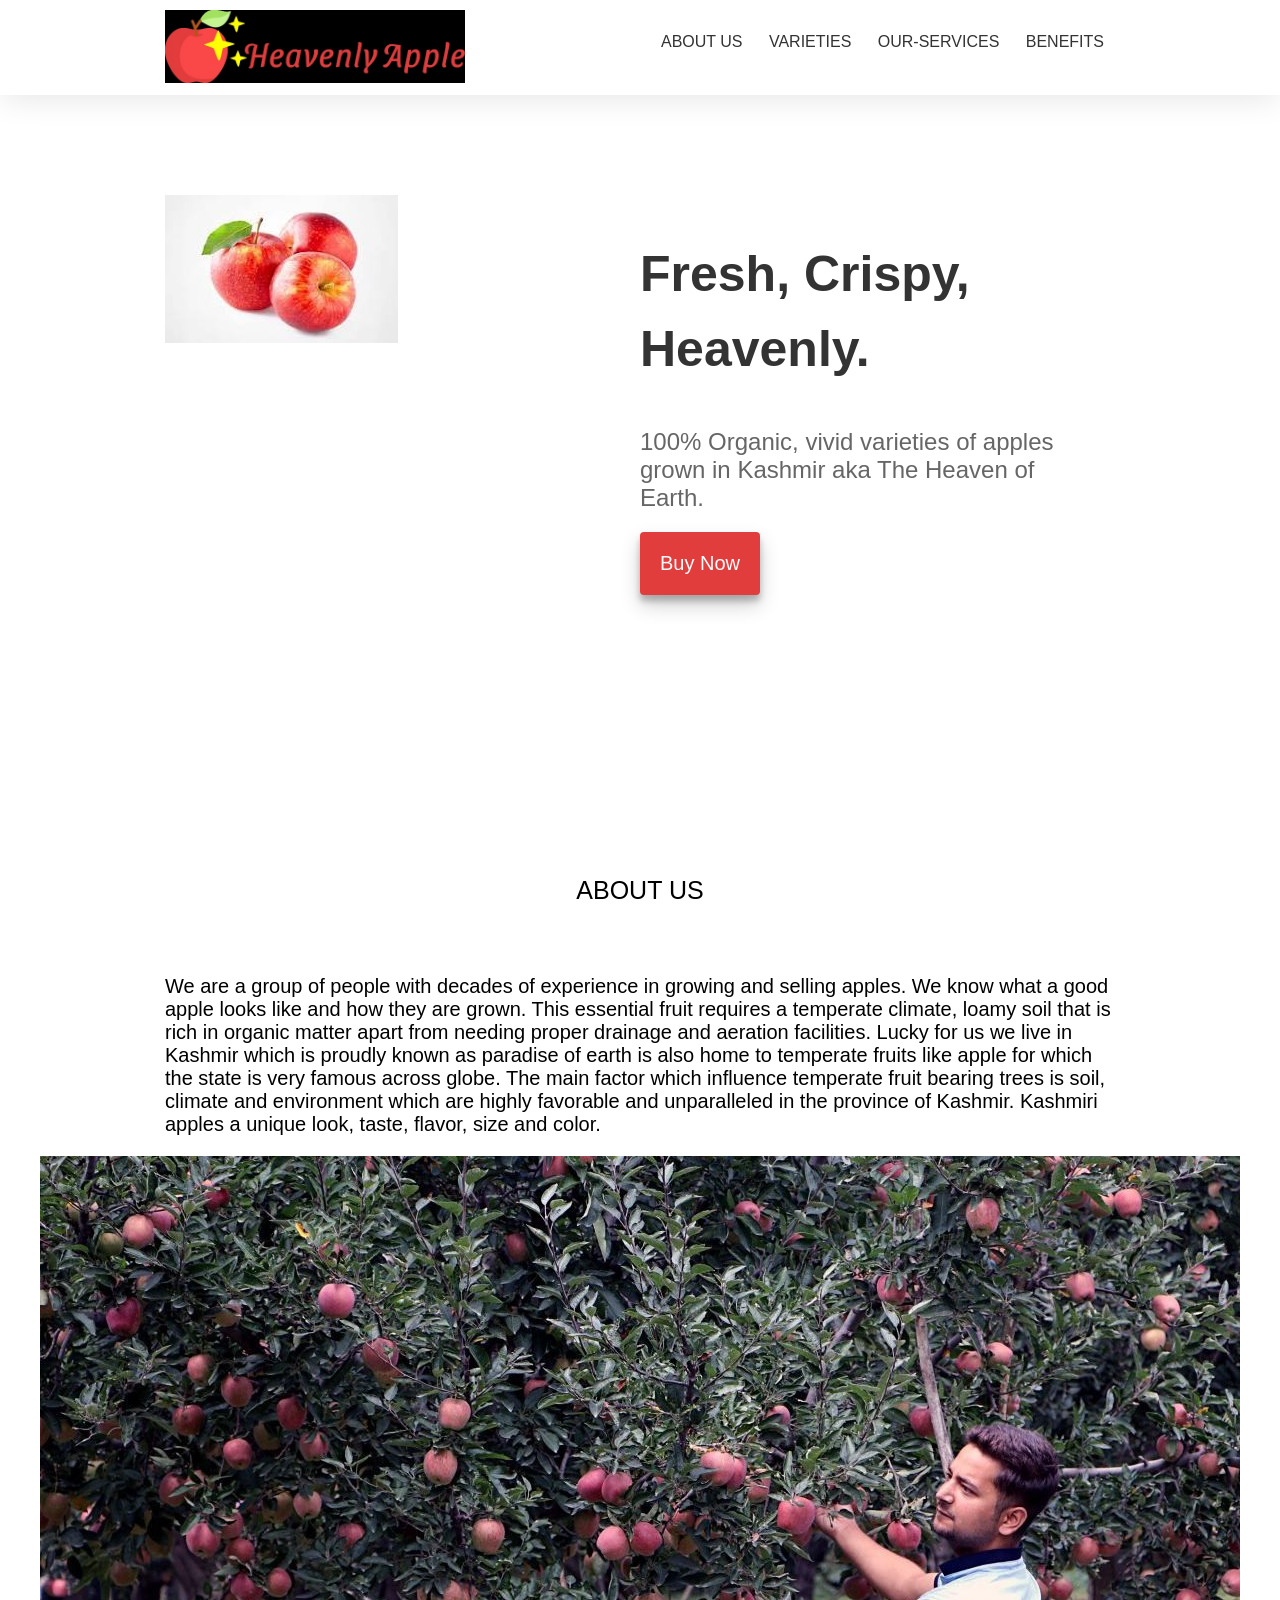
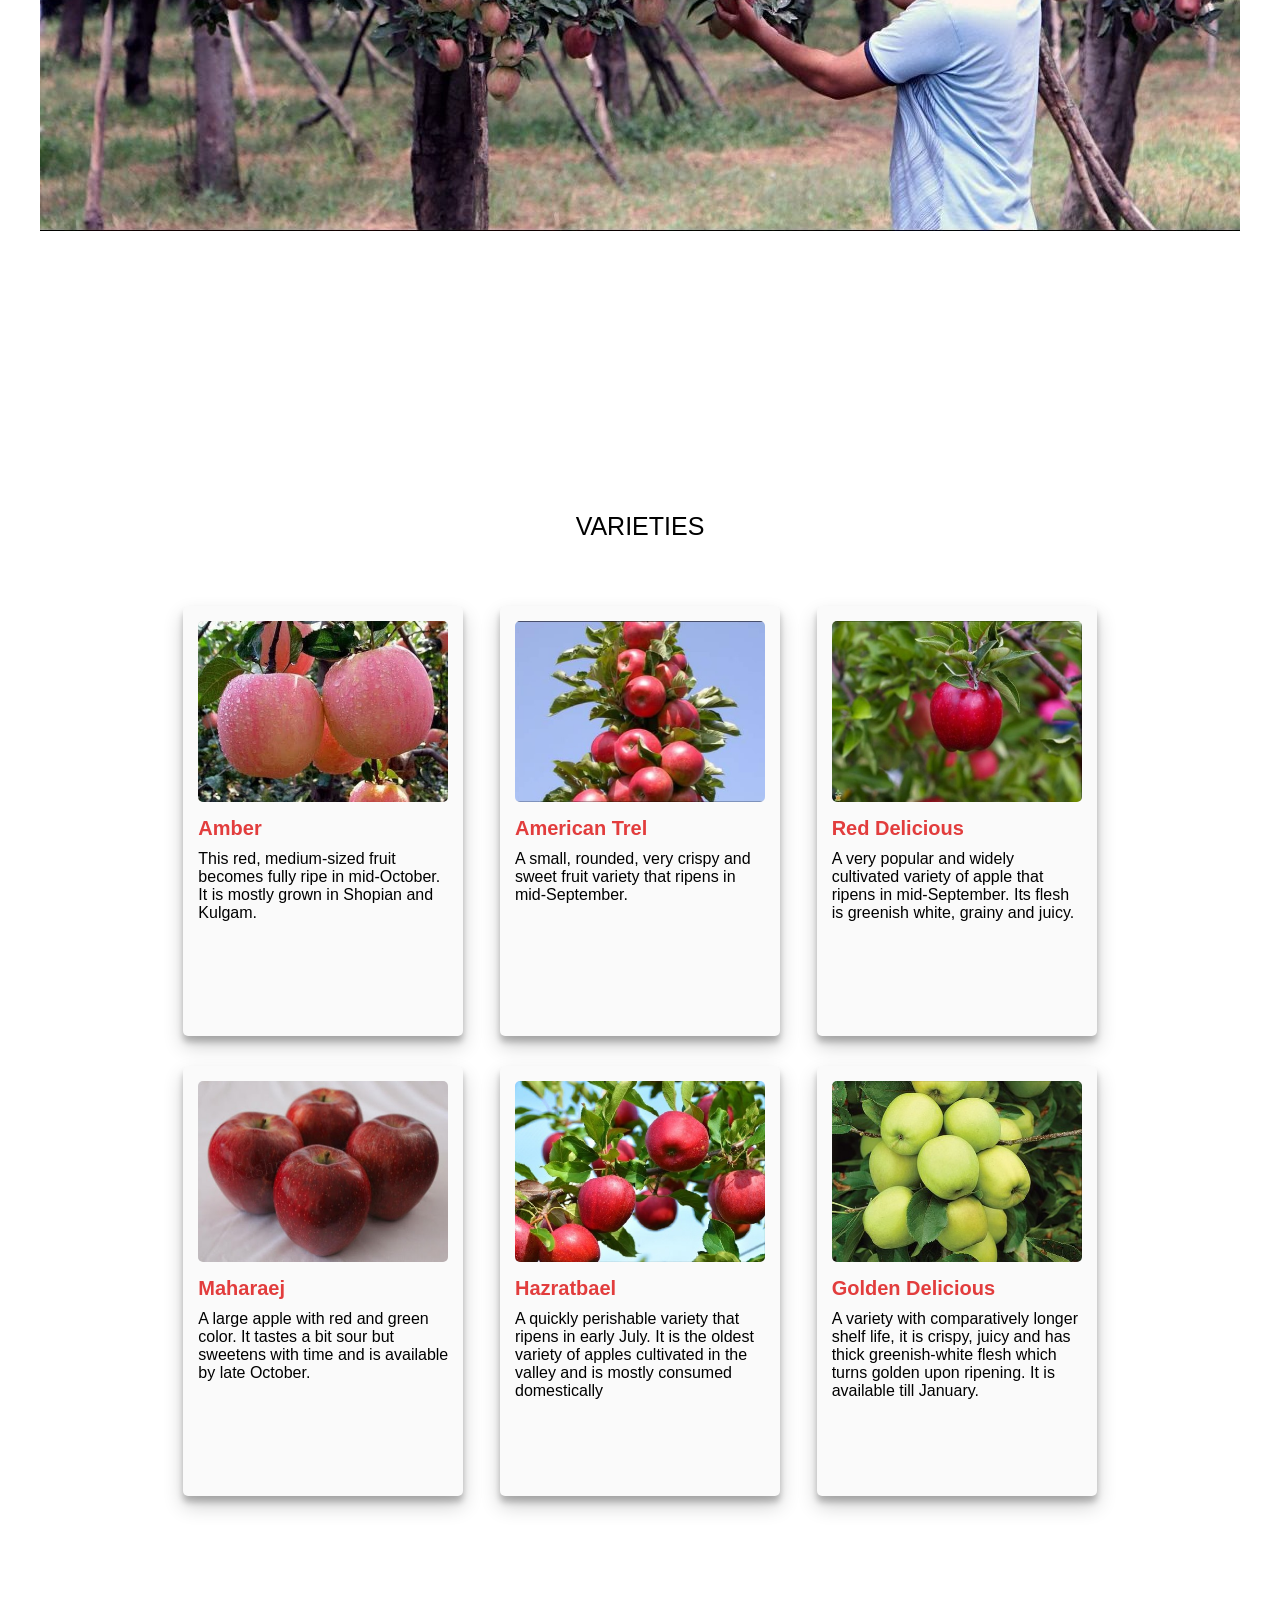
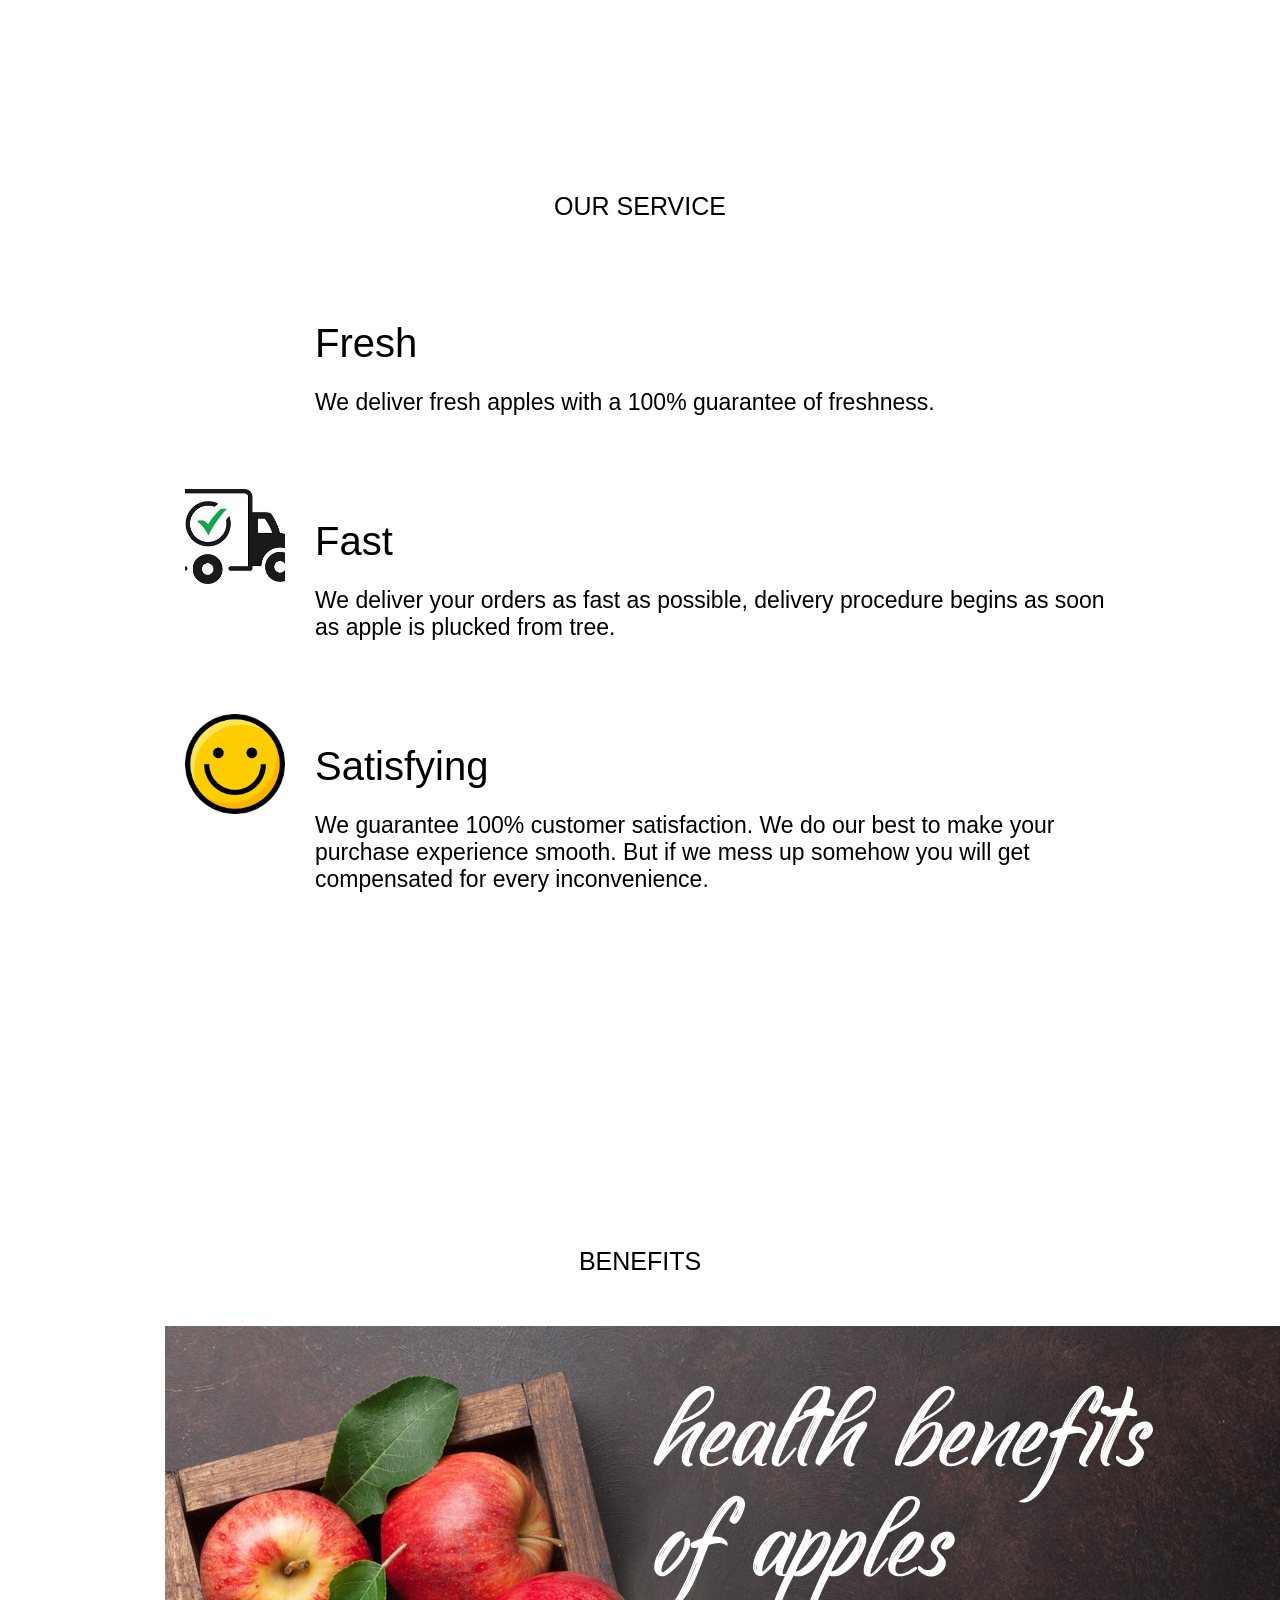
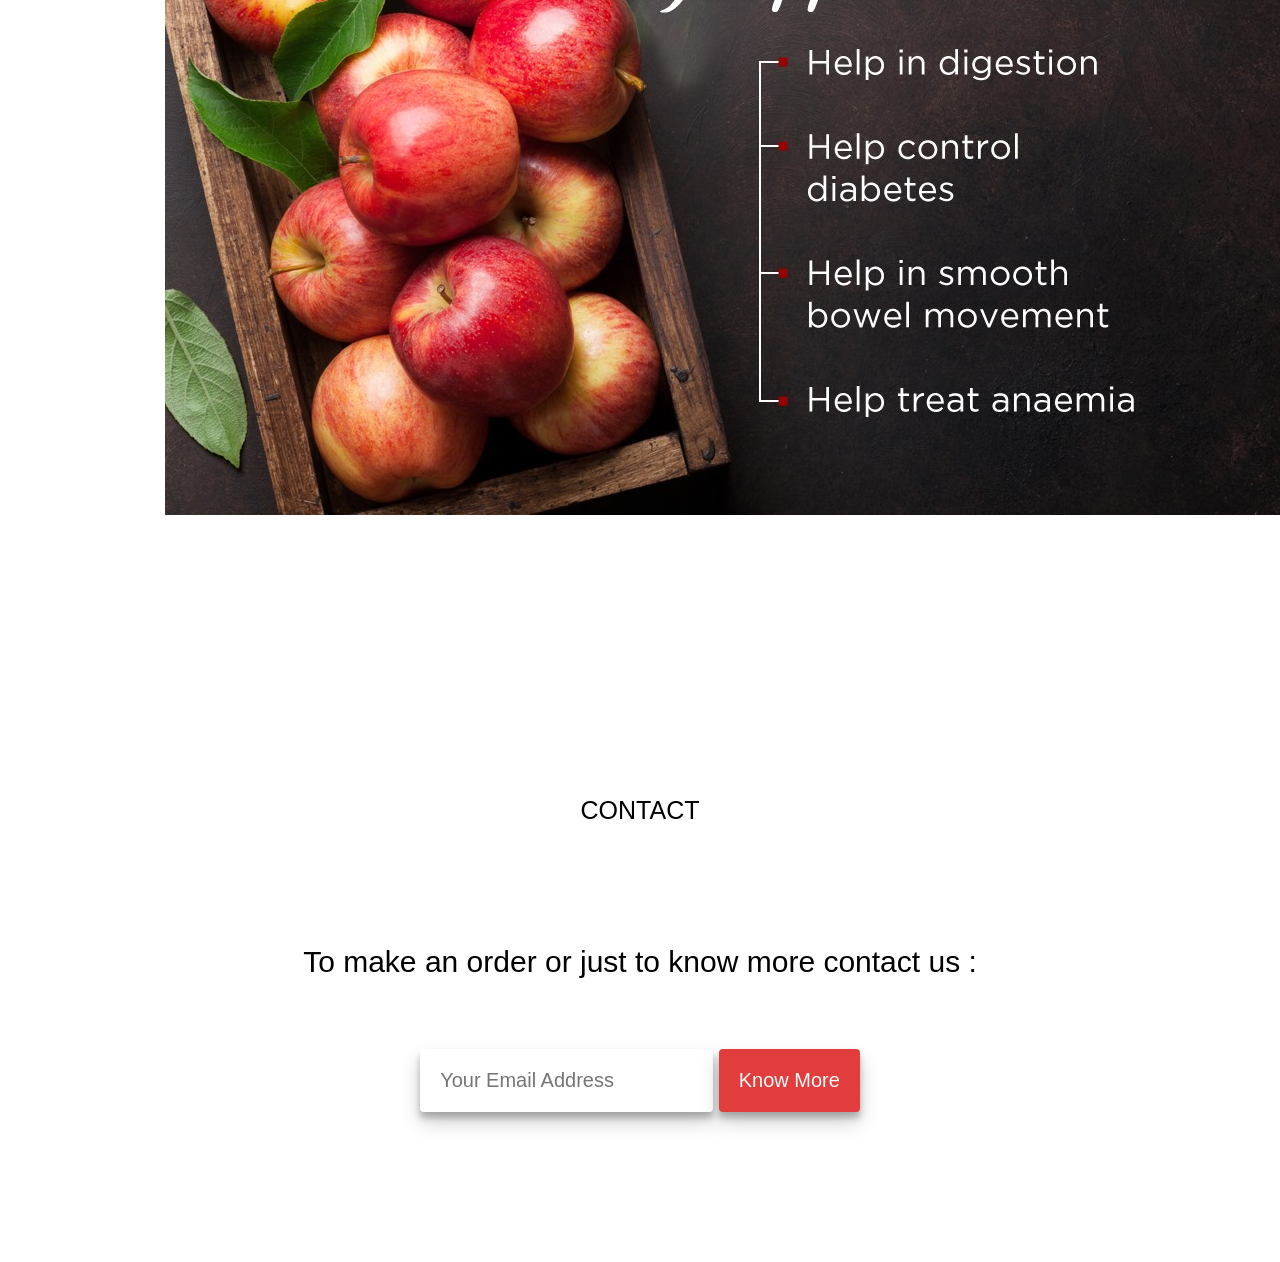
==== index.html @ 4af7faa2 "Rename vaishu.html to index.html" ====
<!DOCTYPE html>
<html lang="en">
<head>
    <meta charset="UTF-8">
    <meta name="viewport" content="width=device-width, initial-scale=1.0">
    <title>Fruit shop landing page </title>
    <style>
      :root{
  font-size:10px;
  font-family: "Open Sans", sans-serif;
  margin: 0;
  padding: 0;
  box-sizing: border-box;
  scroll-behavior: smooth;
}
body {
  margin: 0;
  padding: 0;
}
#header {
  height: max-content;
  font-family: "Montserrat", sans-serif;
  width: 100%;
  background-color: white;
  padding: 1rem 0;
  position: sticky;
  z-index: 99;
  top: 0;
  left: 0;
  box-shadow: 0 6px 31px -2px rgba(0, 0, 0, 0.1);
}
@media (max-width: 800px) {
  #header {
    text-align: center;
    height: auto;
  }
}
.header-content-div {
  max-width: 95rem;
  width: auto;
  margin: 0 auto;
}
@media (max-width: 991px) {
  .header-content-div {
    max-width: 75rem;
  }
}
@media (max-width: 800px) {
  #header-img {
    height: 4rem;
  }
}
nav {
  position: relative;
  top: 0.8rem;
  float: right;
  font-size: 1.6rem;
  font-weight: 500;
  padding: 1.5rem 0;
}
@media (max-width: 800px) {
  nav {
    position: static;
    float: none;
    font-size: 1.4rem;
    padding: 0.5rem 1rem;
  }
}
.nav-link {
  text-decoration: none;
  color: #333;
  margin: 0 0.5rem;
  padding: 0 0.6rem;
  transition: border-bottom 0.2s;
}
@media (max-width: 475px) {
  .nav-link {
    margin: 0 0.2rem;
    padding: 0 0.2rem;
    font-size: 1.2rem;
  }
}
.nav-link:hover {
  color: #e23d3d;
  border-bottom: 2px solid #e23d3d;
}
.nav-link:active {
  color: #f84848;
}
.flexible {
  display: flex;
  flex-flow: row wrap;
  justify-content: center;
  align-content: center;
  text-align: center;
}
.home-sec {
  font-family: "Montserrat", sans-serif;
  background-color: #ffffff;
  text-align: start;
  min-height: 60rem;
  height: auto;
  margin: 0 auto 5rem auto;
  justify-content: start;
  max-width: 95rem;
  color: #333;
}
@media (max-width: 800px) {
  .home-sec {
    flex-flow: column wrap;
    max-width: 100%;
  }
}
.eye-grabber {
  flex: 1;
  padding: 0 2rem;
}
@media (max-width: 800px) {
  .eye-grabber {
    max-width: max-content;
    padding-bottom: 8rem;
  }
}
.eye-grabber h1 {
  font-size: 5rem;
  line-height: 1.5;
  font-weight: 600;
}
.eye-grabber h2 {
  font-size: 2.4rem;
  font-weight: 500;
  color: #666;
}
.eye-grabber-img {
  flex: 1;
}
@media (max-width: 800px) {
  .eye-grabber-img {
    width: 100%;
  }
}
.eye-grabber-img img {
  max-width: 100%;
}
.btn {
  border: none;
  font-size: 2rem;
  border-radius: 0.4rem;
  padding: 2rem;
  background-color: #e23d3d;
  color: #fafafa;
  outline: 0;
  box-shadow: 0 10px 20px rgba(0, 0, 0, 0.19), 0 6px 6px rgba(0, 0, 0, 0.23);
  transition: all 0.2s;
}

.btn:hover {
  background-color: #f84848;
  cursor: pointer;
}
.btn:active {
  transform: scale(0.9);
}
.section-heading {
  font-size: 2.5rem;
  font-family: "Montserrat", sans-serif;
  font-weight: 500;
  line-height: 1.2;
  margin: 0;
  padding: 5rem 0 5rem 0;
  text-align: center;
}
.sec-content-div {
  font-size: 2rem;
  text-align: start;
  padding: 0 2rem 5rem 2rem;
  width: auto;
  justify-content: space-around;
  max-width: 95rem;
  margin: 0 auto;
}
.sec-padding {
  padding: 8rem 0 10rem 0;
}
#about {
  background-color: #fafafa;
}
#about1 {
  display: flex;
  justify-content: center;
}
#varieties {
  background-color: #e3e3e3;
}
.tile {
  background-color: #fafafa;
  height: 40rem;
  width: 25rem;
  box-shadow: 0 10px 20px rgba(0, 0, 0, 0.19), 0 6px 6px rgba(0, 0, 0, 0.23);
  border-radius: 0.5rem;
  transition: all 0.2s;
  padding: 1.5rem;
  margin: 1.5rem;
}
@media (max-width: 680px) {
  .tile {
    width: auto;
    max-width: 100%;
    min-width: 20rem;
    margin: 1.5rem auto;
    height: auto;
  }
}
.tile img {
  width: 100%;
  max-width: 48rem;
  border-radius: 0.5rem;
}
.tile h4 {
  font-size: 2rem;
  font-weight: 600;
  padding: 1rem 0;
  color: #e23d3d;
  margin: 0;
}
.tile p {
  font-size: 1.6rem;
  padding: 0;
  margin: 0;
}
.tile:hover {
  transform: scale(1.05);
  box-shadow: 0 20px 40px rgba(0, 0, 0, 0.19), 0 16px 16px rgba(0, 0, 0, 0.23);
}
#our-service {
  background-color: #ee6f57;
}
.bars {
  height: max-content;
  display: flex;
  flex-flow: row wrap;
  justify-content: space-between;
  align-content: flex-start;
  margin: 2rem;
  width: 100%;
}
@media (max-width: 990px) {
  .bars {
    flex-flow: column wrap;
  }
  .icon-container {
    margin: 0 2.5rem;
  }
}
.bars .icon-container {
  max-width: 10rem;
  flex: 1;
}
.icon-container img {
  max-height: 100%;
  max-width: 100%;
}
.bars .txt-container {
  flex: 2;
  padding: 3rem;
}
.txt-container h5 {
  font-size: 4rem;
  font-weight: 500;
  padding: 0;
  margin: 0;
  font-family: "Montserrat", sans-serif;
}
.txt-container p {
  font-size: 2.3rem;
}
#benefits {
  background-color:whitesmoke;
}
#ben img {
  display: flex;
  justify-content: center;
}
#contact {
  background-color: white;
  color:black;
}
#contact h6 {
  font-size: 3rem;
  font-weight: 500;
}
input[type="email"] {
  border: none;
  outline: 0;
  font-size: 2rem;
  border-radius: 0.4rem;
  box-shadow: 0 10px 20px rgba(0, 0, 0, 0.19), 0 6px 6px rgba(0, 0, 0, 0.23);
  padding: 2rem;
}
@media (max-width: 520px) {
  #contact h6 {
    font-size: 2rem;
  }
  #contact input[type="submit"],
  #contact input[type="email"] {
    margin: 1rem 1rem 0 1rem;
  }
}
</style>
</head>
<body>
    <header id="header">
        <div class="header-content-div">
            <a href="#home-sec">
                <img src="logo1.jpeg" width="300em" alt="company logo" id="header img"> </a>
                <nav id="nav bar">
                    <a href="#About" class="nav-link">ABOUT US</a>
                    <a href="#Varieties" class="nav-link">VARIETIES</a>
                    <a href="#our-services" class="nav-link">OUR-SERVICES</a>
                    <a href="#Benefits" class="nav-link">BENEFITS</a>
                </nav>
        </div>
    </header>
    <main>
        <section id="home-sec" class="flexible home-sec">
          <div class="eye-grabber-img">
            <img src="image2.jpeg" alt="Image of Apples">
          </div>
          <div class="eye-grabber">
            <h1>Fresh, Crispy, Heavenly.</h1>
            <h2>
              100% Organic, vivid varieties of apples grown in Kashmir aka The
              Heaven of Earth.
            </h2>
            <button class="btn" onclick="window.location.href = '#contact';">
              Buy Now
            </button>
          </div>
        </section>
        <section id="About" class="sec-padding">
          <h3 class="section-heading">ABOUT US</h3>
          <div id="about1" class="sec-content-div flexible">
            <p>
              We are a group of people with decades of experience in growing and
              selling apples. We know what a good apple looks like and how they
              are grown. This essential fruit requires a temperate climate, loamy
              soil that is rich in organic matter apart from needing proper
              drainage and aeration facilities. Lucky for us we live in Kashmir
              which is proudly known as paradise of earth is also home to
              temperate fruits like apple for which the state is very famous
              across globe. The main factor which influence temperate fruit
              bearing trees is soil, climate and environment which are highly
              favorable and unparalleled in the province of Kashmir. Kashmiri
              apples a unique look, taste, flavor, size and color.
            </p>
            <img src="image3.jpeg" alt="A man plucking apples from the tree">
          </div>
        </section>
        <section id="Varieties" class="sec-padding">
          <h3 class="section-heading">VARIETIES</h3>
          <div class="sec-content-div flexible">
            <div class="tile">
              <img src="image4.jpeg" alt="photo of amber apples" />
              <h4>Amber</h4>
              <p>
                This red, medium-sized fruit becomes fully ripe in mid-October. It
                is mostly grown in Shopian and Kulgam.
              </p>
            </div>
            <div class="tile">
              <img src="image5.jpeg"
                alt="photo of american trel apples"/>
              <h4>American Trel</h4>
              <p>
                A small, rounded, very crispy and sweet fruit variety that ripens
                in mid-September.
              </p>
            </div>
            <div class="tile">
              <img src="image6.jpeg"
               alt="photo of red delicious apple" />
              <h4>Red Delicious</h4>
              <p>
                A very popular and widely cultivated variety of apple that ripens
                in mid-September. Its flesh is greenish white, grainy and juicy.
              </p>
            </div>
            <div class="tile">
              <img src="image7.jpeg" 
              alt="photo of Maharaej apples" />
              <h4>Maharaej</h4>
              <p>
                A large apple with red and green color. It tastes a bit sour but
                sweetens with time and is available by late October.
              </p>
            </div>
            <div class="tile">
              <img src="image8.jpeg" 
              alt="photo of Hazratbael apples" />
              <h4>Hazratbael</h4>
              <p>
                A quickly perishable variety that ripens in early July. It is the
                oldest variety of apples cultivated in the valley and is mostly
                consumed domestically
              </p>
            </div>
            <div class="tile">
              <img src="image9.jpeg"
               alt="photo of Golden Delicious apples" />
              <h4>Golden Delicious</h4>
              <p>
                A variety with comparatively longer shelf life, it is crispy,
                juicy and has thick greenish-white flesh which turns golden upon
                ripening. It is available till January.
              </p>
            </div>
          </div>
        </section>
        <section id="our-services" class="sec-padding">
          <h3 class="section-heading">OUR SERVICE</h3>
          <div class="sec-content-div">
            <div class="bars">
              <div class="icon-container">
                <img src="Fresh.png" alt="">
              </div>
              <div class="txt-container">
                <h5>Fresh</h5>
                <p>We deliver fresh apples with a 100% guarantee of freshness.</p>
              </div>
            </div>
            <div class="bars">
              <div class="icon-container">
                <img src="delivered.jpeg" alt="" />
              </div>
              <div class="txt-container">
                <h5>Fast</h5>
                <p>
                  We deliver your orders as fast as possible, delivery procedure
                  begins as soon as apple is plucked from tree.
                </p>
              </div>
            </div>
            <div class="bars">
              <div class="icon-container">
                <img src="happy.png" alt="" />
              </div>
              <div class="txt-container">
                <h5>Satisfying</h5>
                <p>
                  We guarantee 100% customer satisfaction. We do our best to make
                  your purchase experience smooth. But if we mess up somehow you
                  will get compensated for every inconvenience.
                </p>
              </div>
            </div>
          </div>
        </section>
        <section id="Benefits" class="sec-padding">
          <h3 class="section-heading">BENEFITS</h3>
          <div id="ben" class="sec-content-div flexible">
           <img src="apples.jpeg">
          </div>
        </section>
        <section class="sec-padding" id="contact">
          <h3 class="section-heading">CONTACT</h3>
          <div class="sec-content-div flexible">
            <h6>To make an order or just to know more contact us :</h6>
            <form
              id="form"
              action="https://www.freecodecamp.com/email-submit"
              method="POST">
              <input  type="email" name="email" id="email" placeholder="Your Email Address"  required />
              <input type="submit" class="btn" id="submit" value="Know More" />
            </form>
          </div>
        </section>
      </main>
    </body>
  </html>
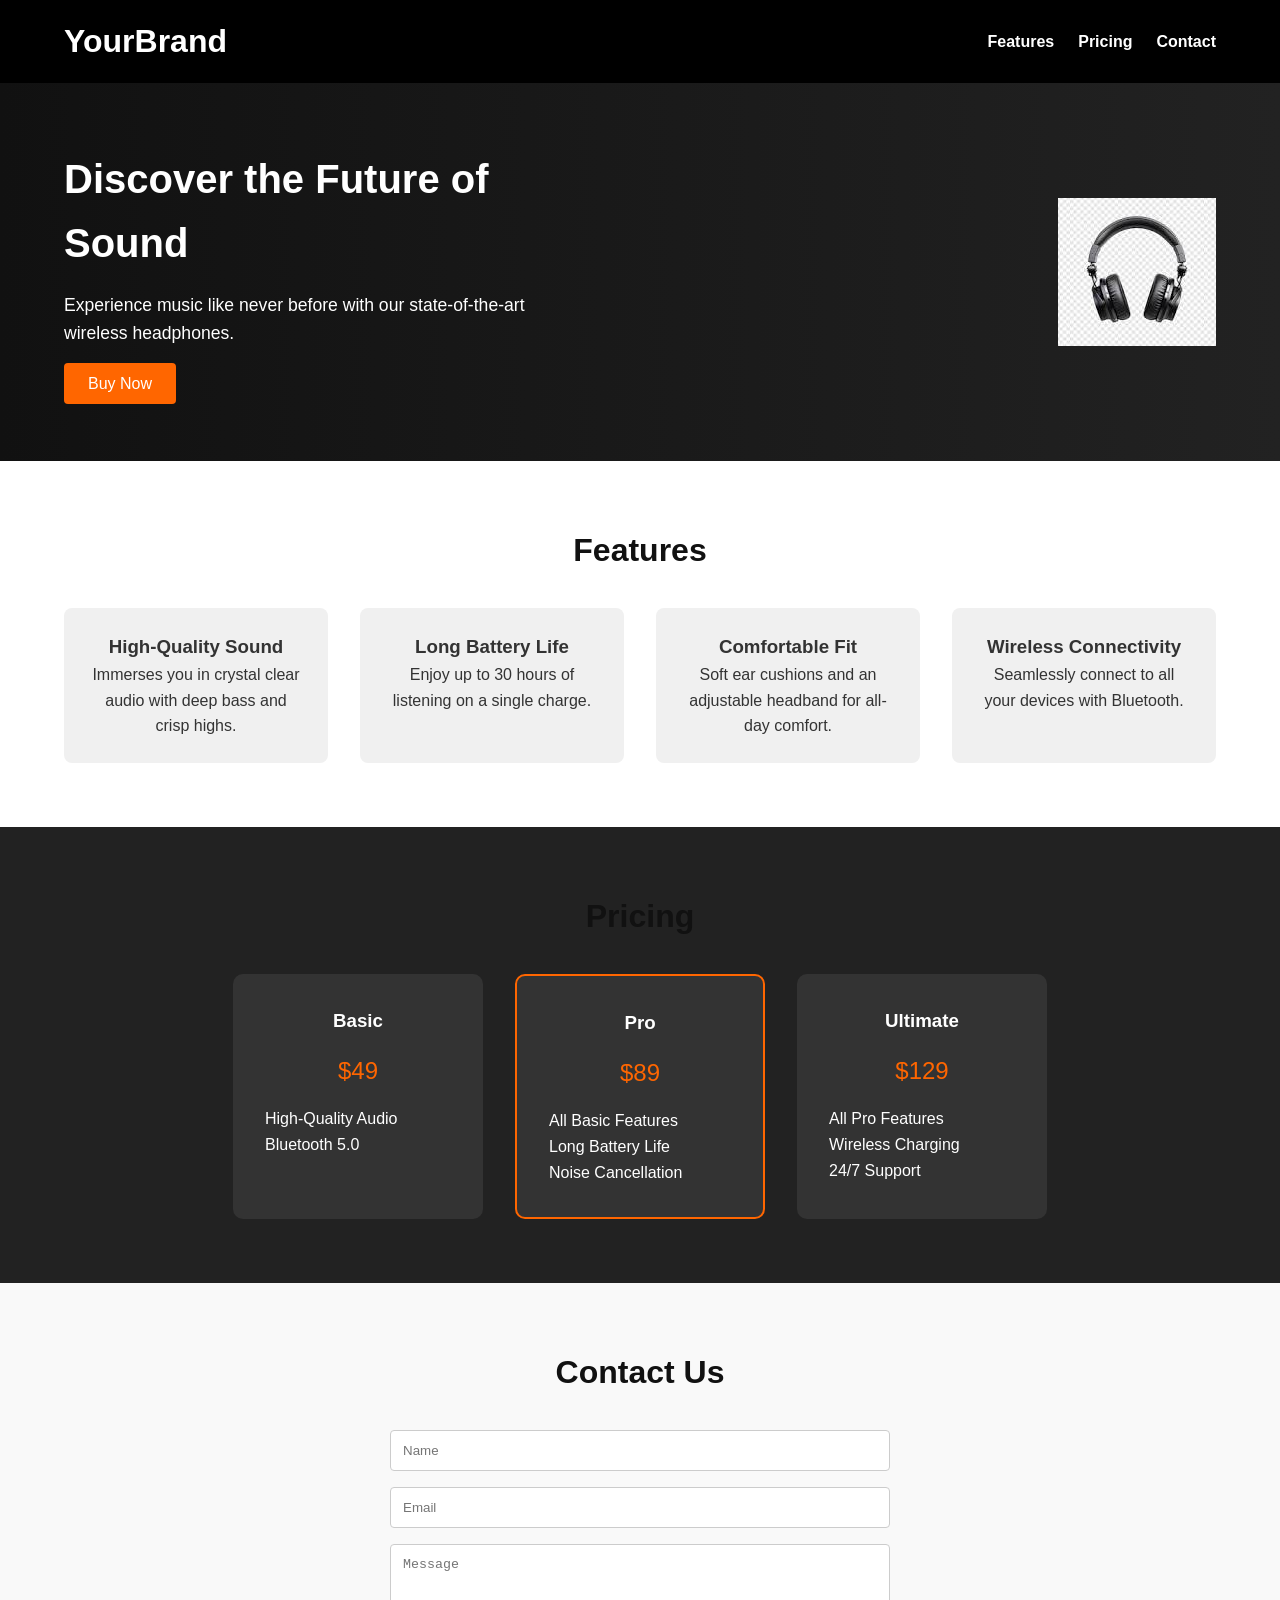
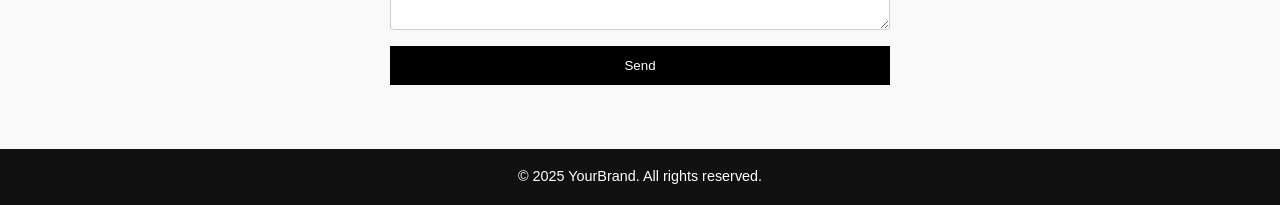
==== commit 95601f9d: "first commit" ====
--- a/index.html
+++ b/index.html
@@ -1,479 +1,111 @@
 <!DOCTYPE html>
 <html lang="en">
 <head>
-    <meta charset="UTF-8">
-    <meta name="viewport" content="width=device-width, initial-scale=1.0">
-    <title>Fruit shop landing page </title>
-    <style>
-      :root{
-  font-size:10px;
-  font-family: "Open Sans", sans-serif;
-  margin: 0;
-  padding: 0;
-  box-sizing: border-box;
-  scroll-behavior: smooth;
-}
-body {
-  margin: 0;
-  padding: 0;
-}
-#header {
-  height: max-content;
-  font-family: "Montserrat", sans-serif;
-  width: 100%;
-  background-color: white;
-  padding: 1rem 0;
-  position: sticky;
-  z-index: 99;
-  top: 0;
-  left: 0;
-  box-shadow: 0 6px 31px -2px rgba(0, 0, 0, 0.1);
-}
-@media (max-width: 800px) {
-  #header {
-    text-align: center;
-    height: auto;
-  }
-}
-.header-content-div {
-  max-width: 95rem;
-  width: auto;
-  margin: 0 auto;
-}
-@media (max-width: 991px) {
-  .header-content-div {
-    max-width: 75rem;
-  }
-}
-@media (max-width: 800px) {
-  #header-img {
-    height: 4rem;
-  }
-}
-nav {
-  position: relative;
-  top: 0.8rem;
-  float: right;
-  font-size: 1.6rem;
-  font-weight: 500;
-  padding: 1.5rem 0;
-}
-@media (max-width: 800px) {
-  nav {
-    position: static;
-    float: none;
-    font-size: 1.4rem;
-    padding: 0.5rem 1rem;
-  }
-}
-.nav-link {
-  text-decoration: none;
-  color: #333;
-  margin: 0 0.5rem;
-  padding: 0 0.6rem;
-  transition: border-bottom 0.2s;
-}
-@media (max-width: 475px) {
-  .nav-link {
-    margin: 0 0.2rem;
-    padding: 0 0.2rem;
-    font-size: 1.2rem;
-  }
-}
-.nav-link:hover {
-  color: #e23d3d;
-  border-bottom: 2px solid #e23d3d;
-}
-.nav-link:active {
-  color: #f84848;
-}
-.flexible {
-  display: flex;
-  flex-flow: row wrap;
-  justify-content: center;
-  align-content: center;
-  text-align: center;
-}
-.home-sec {
-  font-family: "Montserrat", sans-serif;
-  background-color: #ffffff;
-  text-align: start;
-  min-height: 60rem;
-  height: auto;
-  margin: 0 auto 5rem auto;
-  justify-content: start;
-  max-width: 95rem;
-  color: #333;
-}
-@media (max-width: 800px) {
-  .home-sec {
-    flex-flow: column wrap;
-    max-width: 100%;
-  }
-}
-.eye-grabber {
-  flex: 1;
-  padding: 0 2rem;
-}
-@media (max-width: 800px) {
-  .eye-grabber {
-    max-width: max-content;
-    padding-bottom: 8rem;
-  }
-}
-.eye-grabber h1 {
-  font-size: 5rem;
-  line-height: 1.5;
-  font-weight: 600;
-}
-.eye-grabber h2 {
-  font-size: 2.4rem;
-  font-weight: 500;
-  color: #666;
-}
-.eye-grabber-img {
-  flex: 1;
-}
-@media (max-width: 800px) {
-  .eye-grabber-img {
-    width: 100%;
-  }
-}
-.eye-grabber-img img {
-  max-width: 100%;
-}
-.btn {
-  border: none;
-  font-size: 2rem;
-  border-radius: 0.4rem;
-  padding: 2rem;
-  background-color: #e23d3d;
-  color: #fafafa;
-  outline: 0;
-  box-shadow: 0 10px 20px rgba(0, 0, 0, 0.19), 0 6px 6px rgba(0, 0, 0, 0.23);
-  transition: all 0.2s;
-}
-
-.btn:hover {
-  background-color: #f84848;
-  cursor: pointer;
-}
-.btn:active {
-  transform: scale(0.9);
-}
-.section-heading {
-  font-size: 2.5rem;
-  font-family: "Montserrat", sans-serif;
-  font-weight: 500;
-  line-height: 1.2;
-  margin: 0;
-  padding: 5rem 0 5rem 0;
-  text-align: center;
-}
-.sec-content-div {
-  font-size: 2rem;
-  text-align: start;
-  padding: 0 2rem 5rem 2rem;
-  width: auto;
-  justify-content: space-around;
-  max-width: 95rem;
-  margin: 0 auto;
-}
-.sec-padding {
-  padding: 8rem 0 10rem 0;
-}
-#about {
-  background-color: #fafafa;
-}
-#about1 {
-  display: flex;
-  justify-content: center;
-}
-#varieties {
-  background-color: #e3e3e3;
-}
-.tile {
-  background-color: #fafafa;
-  height: 40rem;
-  width: 25rem;
-  box-shadow: 0 10px 20px rgba(0, 0, 0, 0.19), 0 6px 6px rgba(0, 0, 0, 0.23);
-  border-radius: 0.5rem;
-  transition: all 0.2s;
-  padding: 1.5rem;
-  margin: 1.5rem;
-}
-@media (max-width: 680px) {
-  .tile {
-    width: auto;
-    max-width: 100%;
-    min-width: 20rem;
-    margin: 1.5rem auto;
-    height: auto;
-  }
-}
-.tile img {
-  width: 100%;
-  max-width: 48rem;
-  border-radius: 0.5rem;
-}
-.tile h4 {
-  font-size: 2rem;
-  font-weight: 600;
-  padding: 1rem 0;
-  color: #e23d3d;
-  margin: 0;
-}
-.tile p {
-  font-size: 1.6rem;
-  padding: 0;
-  margin: 0;
-}
-.tile:hover {
-  transform: scale(1.05);
-  box-shadow: 0 20px 40px rgba(0, 0, 0, 0.19), 0 16px 16px rgba(0, 0, 0, 0.23);
-}
-#our-service {
-  background-color: #ee6f57;
-}
-.bars {
-  height: max-content;
-  display: flex;
-  flex-flow: row wrap;
-  justify-content: space-between;
-  align-content: flex-start;
-  margin: 2rem;
-  width: 100%;
-}
-@media (max-width: 990px) {
-  .bars {
-    flex-flow: column wrap;
-  }
-  .icon-container {
-    margin: 0 2.5rem;
-  }
-}
-.bars .icon-container {
-  max-width: 10rem;
-  flex: 1;
-}
-.icon-container img {
-  max-height: 100%;
-  max-width: 100%;
-}
-.bars .txt-container {
-  flex: 2;
-  padding: 3rem;
-}
-.txt-container h5 {
-  font-size: 4rem;
-  font-weight: 500;
-  padding: 0;
-  margin: 0;
-  font-family: "Montserrat", sans-serif;
-}
-.txt-container p {
-  font-size: 2.3rem;
-}
-#benefits {
-  background-color:whitesmoke;
-}
-#ben img {
-  display: flex;
-  justify-content: center;
-}
-#contact {
-  background-color: white;
-  color:black;
-}
-#contact h6 {
-  font-size: 3rem;
-  font-weight: 500;
-}
-input[type="email"] {
-  border: none;
-  outline: 0;
-  font-size: 2rem;
-  border-radius: 0.4rem;
-  box-shadow: 0 10px 20px rgba(0, 0, 0, 0.19), 0 6px 6px rgba(0, 0, 0, 0.23);
-  padding: 2rem;
-}
-@media (max-width: 520px) {
-  #contact h6 {
-    font-size: 2rem;
-  }
-  #contact input[type="submit"],
-  #contact input[type="email"] {
-    margin: 1rem 1rem 0 1rem;
-  }
-}
-</style>
+  <meta charset="UTF-8" />
+  <meta name="viewport" content="width=device-width, initial-scale=1.0" />
+  <title>Product Landing Page</title>
+  <link rel="stylesheet" href="style.css" />
 </head>
 <body>
-    <header id="header">
-        <div class="header-content-div">
-            <a href="#home-sec">
-                <img src="logo1.jpeg" width="300em" alt="company logo" id="header img"> </a>
-                <nav id="nav bar">
-                    <a href="#About" class="nav-link">ABOUT US</a>
-                    <a href="#Varieties" class="nav-link">VARIETIES</a>
-                    <a href="#our-services" class="nav-link">OUR-SERVICES</a>
-                    <a href="#Benefits" class="nav-link">BENEFITS</a>
-                </nav>
+
+  <header>
+    <div class="container">
+      <h1 class="logo">YourBrand</h1>
+      <nav>
+        <ul>
+          <li><a href="#features">Features</a></li>
+          <li><a href="#pricing">Pricing</a></li>
+          <li><a href="#contact">Contact</a></li>
+        </ul>
+      </nav>
+    </div>
+  </header>
+
+  <section class="hero">
+    <div class="container hero-content">
+      <div class="hero-text">
+        <h2>Discover the Future of Sound</h2>
+        <p>Experience music like never before with our state-of-the-art wireless headphones.</p>
+        <a href="#pricing" class="btn">Buy Now</a>
+      </div>
+      <img src="headphone.jpeg" alt="Product Image" />
+
+    </div>
+  </section>
+
+  <section id="features" class="features">
+    <div class="container">
+      <h2 class="section-title">Features</h2>
+      <div class="feature-grid">
+        <div class="feature-box">
+          <h3>High-Quality Sound</h3>
+          <p>Immerses you in crystal clear audio with deep bass and crisp highs.</p>
         </div>
-    </header>
-    <main>
-        <section id="home-sec" class="flexible home-sec">
-          <div class="eye-grabber-img">
-            <img src="image2.jpeg" alt="Image of Apples">
-          </div>
-          <div class="eye-grabber">
-            <h1>Fresh, Crispy, Heavenly.</h1>
-            <h2>
-              100% Organic, vivid varieties of apples grown in Kashmir aka The
-              Heaven of Earth.
-            </h2>
-            <button class="btn" onclick="window.location.href = '#contact';">
-              Buy Now
-            </button>
-          </div>
-        </section>
-        <section id="About" class="sec-padding">
-          <h3 class="section-heading">ABOUT US</h3>
-          <div id="about1" class="sec-content-div flexible">
-            <p>
-              We are a group of people with decades of experience in growing and
-              selling apples. We know what a good apple looks like and how they
-              are grown. This essential fruit requires a temperate climate, loamy
-              soil that is rich in organic matter apart from needing proper
-              drainage and aeration facilities. Lucky for us we live in Kashmir
-              which is proudly known as paradise of earth is also home to
-              temperate fruits like apple for which the state is very famous
-              across globe. The main factor which influence temperate fruit
-              bearing trees is soil, climate and environment which are highly
-              favorable and unparalleled in the province of Kashmir. Kashmiri
-              apples a unique look, taste, flavor, size and color.
-            </p>
-            <img src="image3.jpeg" alt="A man plucking apples from the tree">
-          </div>
-        </section>
-        <section id="Varieties" class="sec-padding">
-          <h3 class="section-heading">VARIETIES</h3>
-          <div class="sec-content-div flexible">
-            <div class="tile">
-              <img src="image4.jpeg" alt="photo of amber apples" />
-              <h4>Amber</h4>
-              <p>
-                This red, medium-sized fruit becomes fully ripe in mid-October. It
-                is mostly grown in Shopian and Kulgam.
-              </p>
-            </div>
-            <div class="tile">
-              <img src="image5.jpeg"
-                alt="photo of american trel apples"/>
-              <h4>American Trel</h4>
-              <p>
-                A small, rounded, very crispy and sweet fruit variety that ripens
-                in mid-September.
-              </p>
-            </div>
-            <div class="tile">
-              <img src="image6.jpeg"
-               alt="photo of red delicious apple" />
-              <h4>Red Delicious</h4>
-              <p>
-                A very popular and widely cultivated variety of apple that ripens
-                in mid-September. Its flesh is greenish white, grainy and juicy.
-              </p>
-            </div>
-            <div class="tile">
-              <img src="image7.jpeg" 
-              alt="photo of Maharaej apples" />
-              <h4>Maharaej</h4>
-              <p>
-                A large apple with red and green color. It tastes a bit sour but
-                sweetens with time and is available by late October.
-              </p>
-            </div>
-            <div class="tile">
-              <img src="image8.jpeg" 
-              alt="photo of Hazratbael apples" />
-              <h4>Hazratbael</h4>
-              <p>
-                A quickly perishable variety that ripens in early July. It is the
-                oldest variety of apples cultivated in the valley and is mostly
-                consumed domestically
-              </p>
-            </div>
-            <div class="tile">
-              <img src="image9.jpeg"
-               alt="photo of Golden Delicious apples" />
-              <h4>Golden Delicious</h4>
-              <p>
-                A variety with comparatively longer shelf life, it is crispy,
-                juicy and has thick greenish-white flesh which turns golden upon
-                ripening. It is available till January.
-              </p>
-            </div>
-          </div>
-        </section>
-        <section id="our-services" class="sec-padding">
-          <h3 class="section-heading">OUR SERVICE</h3>
-          <div class="sec-content-div">
-            <div class="bars">
-              <div class="icon-container">
-                <img src="Fresh.png" alt="">
-              </div>
-              <div class="txt-container">
-                <h5>Fresh</h5>
-                <p>We deliver fresh apples with a 100% guarantee of freshness.</p>
-              </div>
-            </div>
-            <div class="bars">
-              <div class="icon-container">
-                <img src="delivered.jpeg" alt="" />
-              </div>
-              <div class="txt-container">
-                <h5>Fast</h5>
-                <p>
-                  We deliver your orders as fast as possible, delivery procedure
-                  begins as soon as apple is plucked from tree.
-                </p>
-              </div>
-            </div>
-            <div class="bars">
-              <div class="icon-container">
-                <img src="happy.png" alt="" />
-              </div>
-              <div class="txt-container">
-                <h5>Satisfying</h5>
-                <p>
-                  We guarantee 100% customer satisfaction. We do our best to make
-                  your purchase experience smooth. But if we mess up somehow you
-                  will get compensated for every inconvenience.
-                </p>
-              </div>
-            </div>
-          </div>
-        </section>
-        <section id="Benefits" class="sec-padding">
-          <h3 class="section-heading">BENEFITS</h3>
-          <div id="ben" class="sec-content-div flexible">
-           <img src="apples.jpeg">
-          </div>
-        </section>
-        <section class="sec-padding" id="contact">
-          <h3 class="section-heading">CONTACT</h3>
-          <div class="sec-content-div flexible">
-            <h6>To make an order or just to know more contact us :</h6>
-            <form
-              id="form"
-              action="https://www.freecodecamp.com/email-submit"
-              method="POST">
-              <input  type="email" name="email" id="email" placeholder="Your Email Address"  required />
-              <input type="submit" class="btn" id="submit" value="Know More" />
-            </form>
-          </div>
-        </section>
-      </main>
-    </body>
-  </html>
+        <div class="feature-box">
+          <h3>Long Battery Life</h3>
+          <p>Enjoy up to 30 hours of listening on a single charge.</p>
+        </div>
+        <div class="feature-box">
+          <h3>Comfortable Fit</h3>
+          <p>Soft ear cushions and an adjustable headband for all-day comfort.</p>
+        </div>
+        <div class="feature-box">
+          <h3>Wireless Connectivity</h3>
+          <p>Seamlessly connect to all your devices with Bluetooth.</p>
+        </div>
+      </div>
+    </div>
+  </section>
+
+  <section id="pricing" class="pricing">
+    <div class="container">
+      <h2 class="section-title">Pricing</h2>
+      <div class="pricing-table">
+        <div class="plan">
+          <h3>Basic</h3>
+          <p>$49</p>
+          <ul>
+            <li>High-Quality Audio</li>
+            <li>Bluetooth 5.0</li>
+          </ul>
+        </div>
+        <div class="plan recommended">
+          <h3>Pro</h3>
+          <p>$89</p>
+          <ul>
+            <li>All Basic Features</li>
+            <li>Long Battery Life</li>
+            <li>Noise Cancellation</li>
+          </ul>
+        </div>
+        <div class="plan">
+          <h3>Ultimate</h3>
+          <p>$129</p>
+          <ul>
+            <li>All Pro Features</li>
+            <li>Wireless Charging</li>
+            <li>24/7 Support</li>
+          </ul>
+        </div>
+      </div>
+    </div>
+  </section>
+
+  <section id="contact" class="contact">
+    <div class="container">
+      <h2 class="section-title">Contact Us</h2>
+      <form class="contact-form">
+        <input type="text" placeholder="Name" required />
+        <input type="email" placeholder="Email" required />
+        <textarea placeholder="Message" rows="4" required></textarea>
+        <button type="submit">Send</button>
+      </form>
+    </div>
+  </section>
+
+  <footer>
+    <p>&copy; 2025 YourBrand. All rights reserved.</p>
+  </footer>
+
+</body>
+</html>
--- a/style.css
+++ b/style.css
@@ -0,0 +1,199 @@
+* {
+    margin: 0;
+    padding: 0;
+    box-sizing: border-box;
+  }
+  
+  body {
+    font-family: "Segoe UI", sans-serif;
+    line-height: 1.6;
+    background-color: #f9f9f9;
+    color: #333;
+  }
+  
+  .container {
+    width: 90%;
+    max-width: 1200px;
+    margin: auto;
+  }
+  
+  header {
+    background-color: #000;
+    color: #fff;
+    padding: 1rem 0;
+  }
+  
+  header .container {
+    display: flex;
+    justify-content: space-between;
+    align-items: center;
+  }
+  
+  nav ul {
+    list-style: none;
+    display: flex;
+    gap: 1.5rem;
+  }
+  
+  nav a {
+    color: #fff;
+    text-decoration: none;
+    font-weight: bold;
+  }
+  
+  .hero {
+    background: linear-gradient(to right, #111, #222);
+    color: white;
+    padding: 4rem 0;
+  }
+  
+  .hero-content {
+    display: flex;
+    align-items: center;
+    flex-wrap: wrap;
+    justify-content: space-between;
+  }
+  
+  .hero-text {
+    max-width: 500px;
+  }
+  
+  .hero-text h2 {
+    font-size: 2.5rem;
+    margin-bottom: 1rem;
+  }
+  
+  .hero-text p {
+    font-size: 1.1rem;
+    margin-bottom: 1.5rem;
+  }
+  
+  .btn {
+    background: #ff6600;
+    color: white;
+    padding: 0.75rem 1.5rem;
+    text-decoration: none;
+    border-radius: 4px;
+  }
+  
+  .hero-image {
+    width: 400px;
+    margin-top: 1rem;
+  }
+  
+  .section-title {
+    text-align: center;
+    margin-bottom: 2rem;
+    font-size: 2rem;
+    color: #111;
+  }
+  
+  .features {
+    padding: 4rem 0;
+    background-color: #fff;
+  }
+  
+  .feature-grid {
+    display: grid;
+    grid-template-columns: repeat(auto-fit, minmax(250px, 1fr));
+    gap: 2rem;
+  }
+  
+  .feature-box {
+    background: #f0f0f0;
+    padding: 1.5rem;
+    border-radius: 8px;
+    text-align: center;
+  }
+  
+  .pricing {
+    background: #222;
+    color: #fff;
+    padding: 4rem 0;
+  }
+  
+  .pricing-table {
+    display: flex;
+    flex-wrap: wrap;
+    gap: 2rem;
+    justify-content: center;
+  }
+  
+  .plan {
+    background: #333;
+    padding: 2rem;
+    border-radius: 10px;
+    text-align: center;
+    width: 250px;
+  }
+  
+  .plan.recommended {
+    border: 2px solid #ff6600;
+  }
+  
+  .plan h3 {
+    margin-bottom: 1rem;
+  }
+  
+  .plan p {
+    font-size: 1.5rem;
+    color: #ff6600;
+  }
+  
+  .plan ul {
+    list-style: none;
+    margin-top: 1rem;
+    text-align: left;
+  }
+  
+  .contact {
+    padding: 4rem 0;
+  }
+  
+  .contact-form {
+    display: flex;
+    flex-direction: column;
+    gap: 1rem;
+    max-width: 500px;
+    margin: auto;
+  }
+  
+  .contact-form input,
+  .contact-form textarea {
+    padding: 0.75rem;
+    border: 1px solid #ccc;
+    border-radius: 4px;
+  }
+  
+  .contact-form button {
+    background-color: #000;
+    color: white;
+    padding: 0.75rem;
+    border: none;
+    cursor: pointer;
+  }
+  
+  .contact-form button:hover {
+    background-color: #ff6600;
+  }
+  
+  footer {
+    text-align: center;
+    padding: 1rem;
+    background: #111;
+    color: white;
+    font-size: 0.9rem;
+  }
+  
+  @media (max-width: 768px) {
+    .hero-content {
+      flex-direction: column;
+      text-align: center;
+    }
+  
+    .pricing-table {
+      flex-direction: column;
+      align-items: center;
+    }
+  }
+  
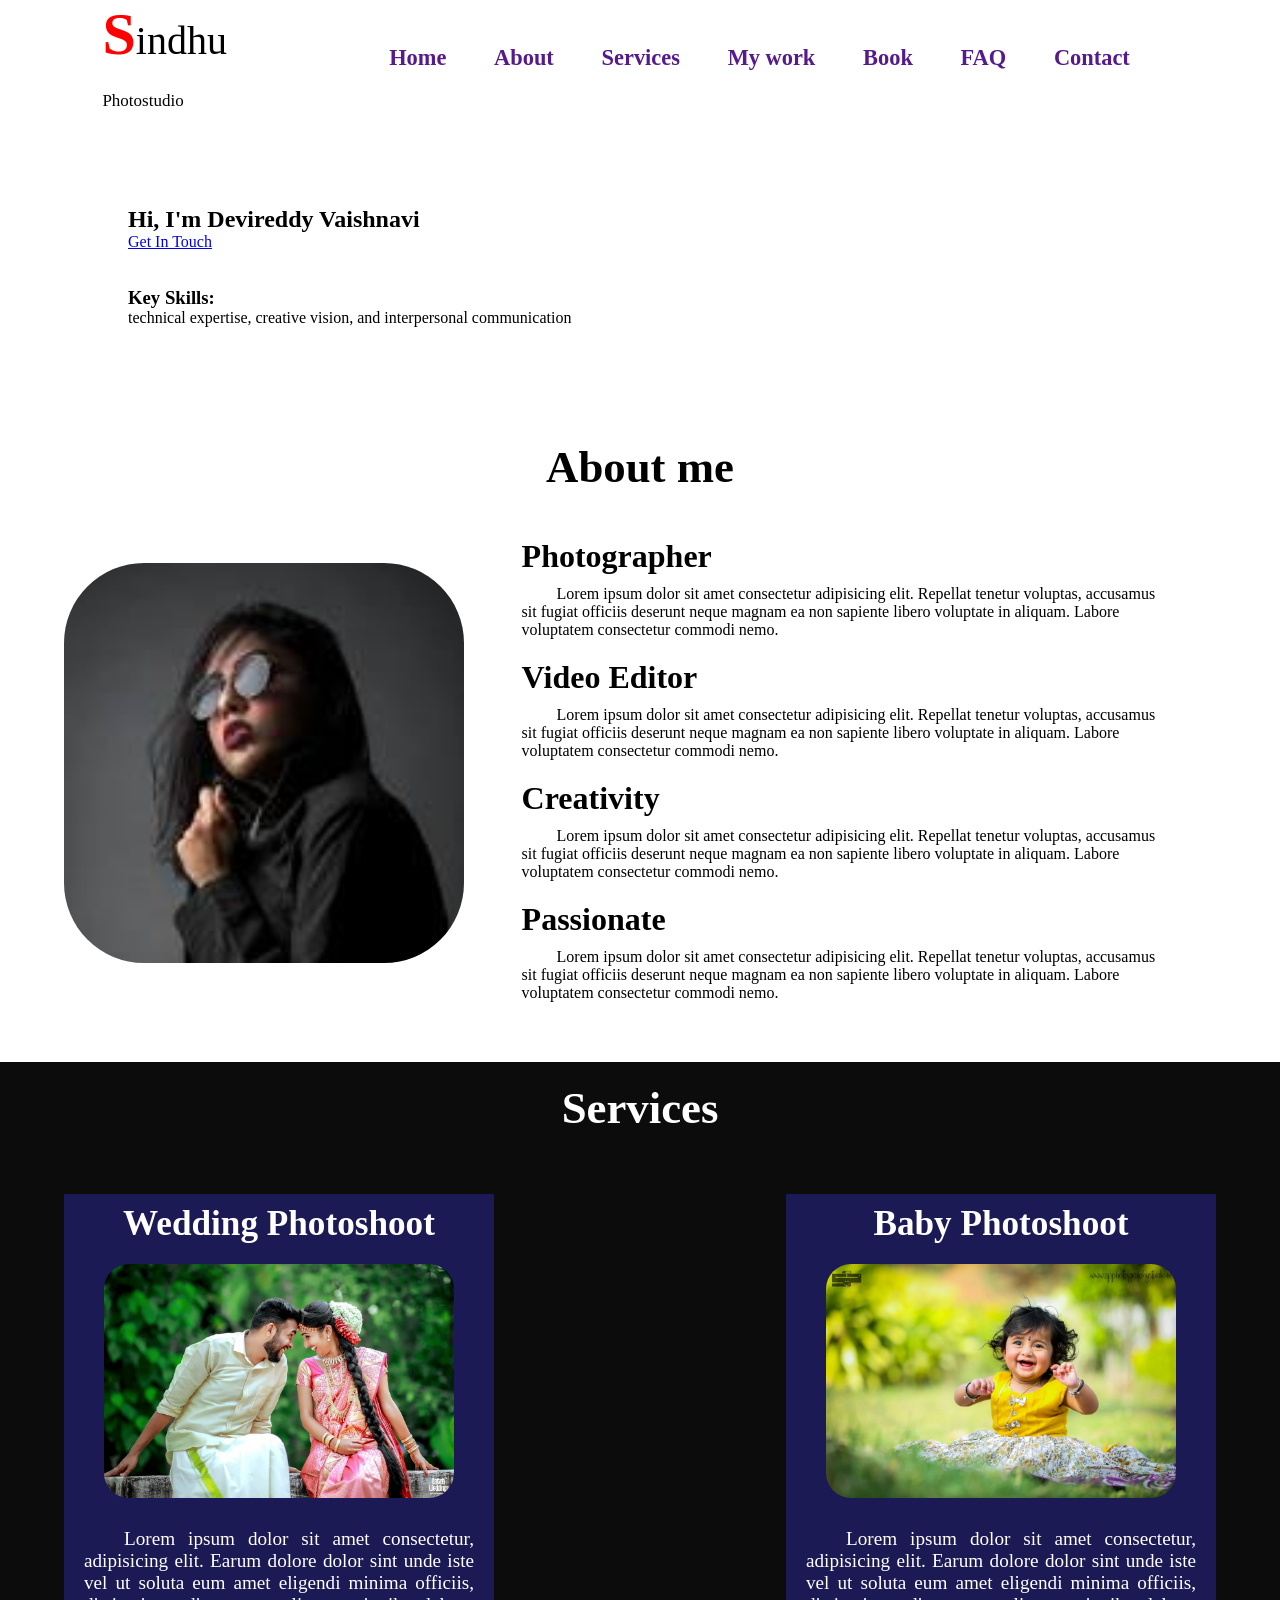
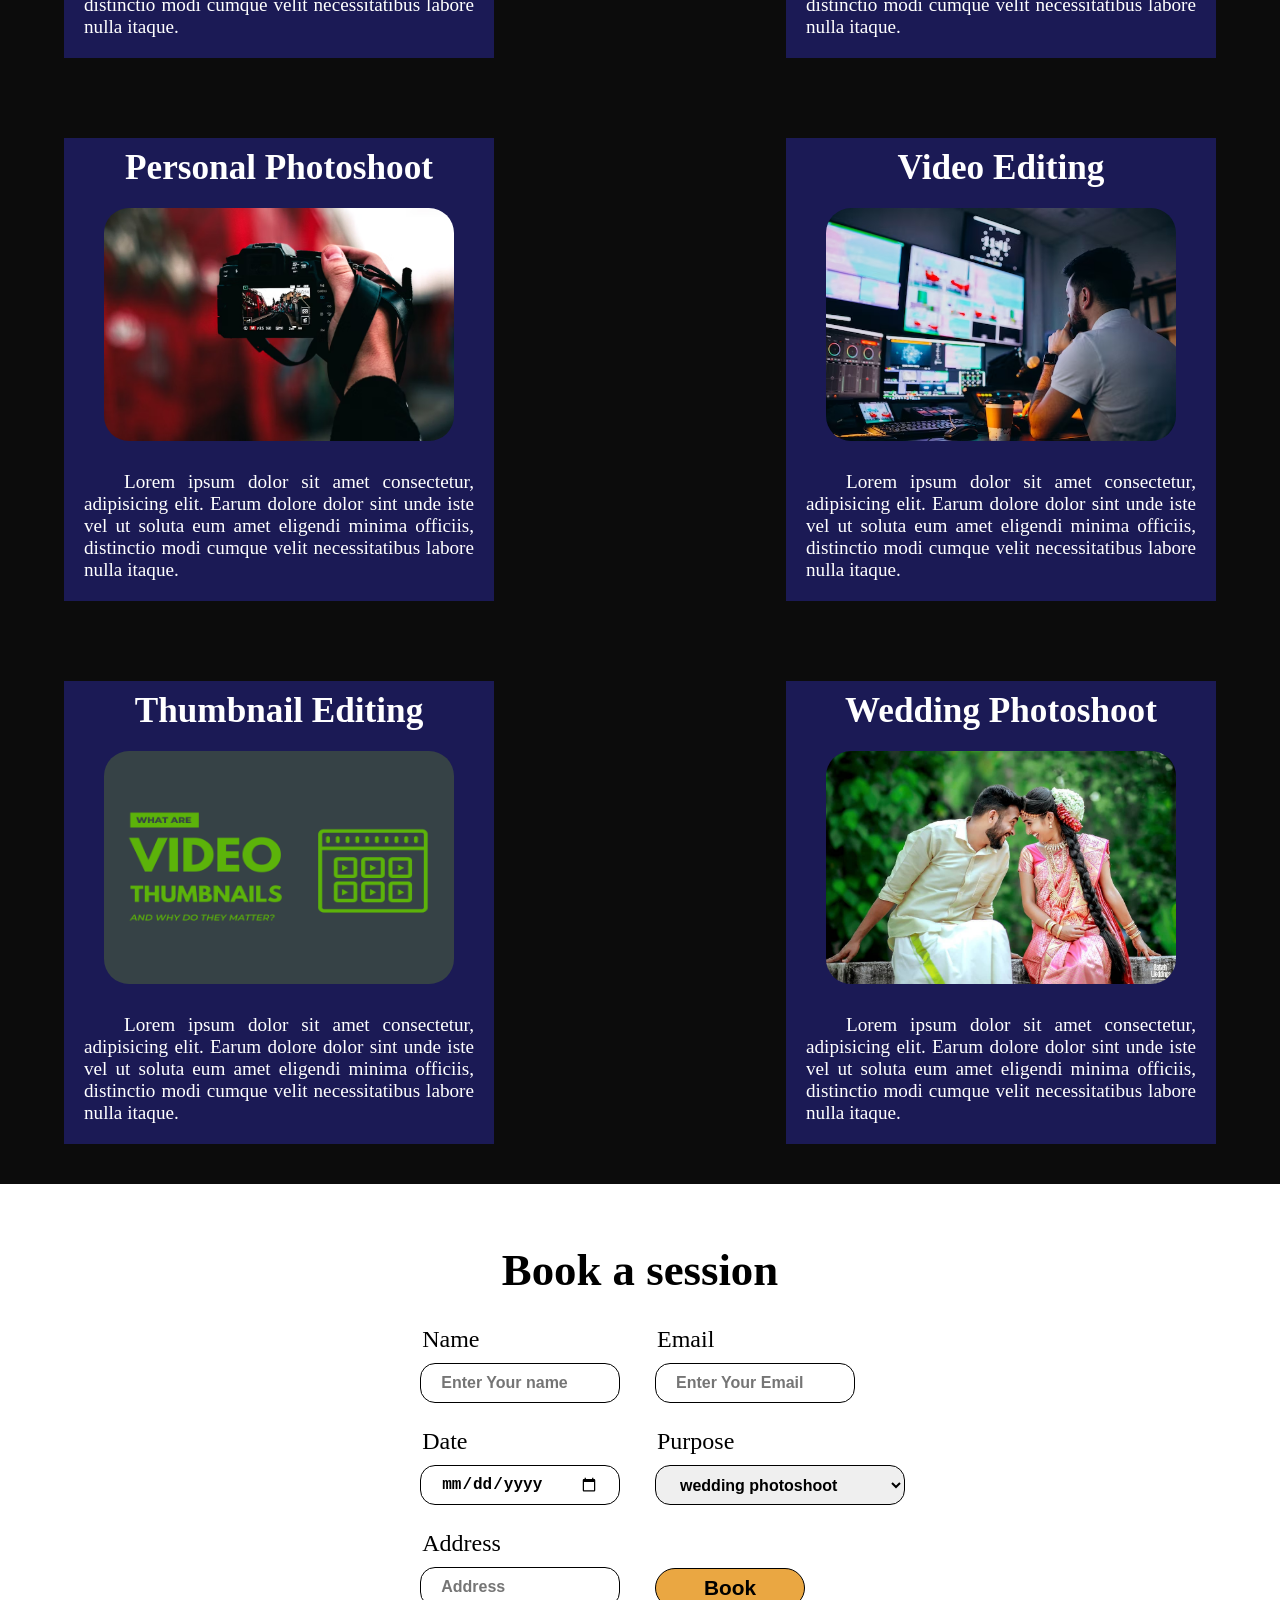
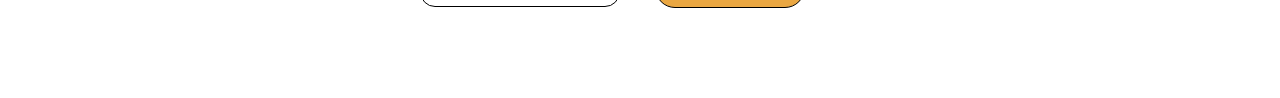
==== commit e071b8ec: "first commit" ====
--- a/index.html
+++ b/index.html
@@ -1,111 +1,226 @@
 <!DOCTYPE html>
 <html lang="en">
-<head>
-  <meta charset="UTF-8" />
-  <meta name="viewport" content="width=device-width, initial-scale=1.0" />
-  <title>Product Landing Page</title>
-  <link rel="stylesheet" href="style.css" />
-</head>
-<body>
-
-  <header>
-    <div class="container">
-      <h1 class="logo">YourBrand</h1>
-      <nav>
+  <head>
+    <meta charset="UTF-8" />
+    <meta name="viewport" content="width=device-width, initial-scale=1.0" />
+    <title>Photostudio</title>
+    <link rel="stylesheet" href="./style.css" />
+  </head>
+  <body>
+    <header class="header">
+      <nav class="navbar">
+        <div class="navbar_logo">
+          <span id="n-text">S</span>indhu
+          <span id="nav_photostudio">Photostudio</span>
+        </div>
         <ul>
-          <li><a href="#features">Features</a></li>
-          <li><a href="#pricing">Pricing</a></li>
-          <li><a href="#contact">Contact</a></li>
+          <li><a href="">Home</a></li>
+          <li><a href="">About</a></li>
+          <li><a href="">Services</a></li>
+          <li><a href="">My work</a></li>
+          <li><a href="">Book</a></li>
+          <li><a href="">FAQ</a></li>
+          <li><a href="">Contact</a></li>
         </ul>
       </nav>
-    </div>
-  </header>
+    </header>
+    <section class="hero">
+      <div class="hero_left_text">
+        <h1>Hi, I'm Devireddy Vaishnavi</h1>
+        <div class="hero_actions">
+          <a href="#contact" class="button">Get In Touch</a>
+          </div>
+        <div class="hero_skills">
+          <br><br>
+          <h3>Key Skills:</h3>
+          <p>technical expertise, creative vision, and interpersonal communication</p>
+        </div>
+      </div>
+      <div class="hero_right_empty">
+        </div>
+    </section>
+    <!-- About me -->
+    <section class="aboutme">
+      <div class="aboutme_upper">
+        <h1>About me</h1>
+      </div>
+      <div class="aboutme_lower">
+        <div class="aboutme_left">
+          <img src="girl1.jpg" alt="services_img_1" />
+        </div>
+        <div class="aboutme_right">
+          <div class="aboutme_right_box1">
+            <h1>Photographer</h1>
+            <p>
+              Lorem ipsum dolor sit amet consectetur adipisicing elit. Repellat
+              tenetur voluptas, accusamus sit fugiat officiis deserunt neque
+              magnam ea non sapiente libero voluptate in aliquam. Labore
+              voluptatem consectetur commodi nemo.
+            </p>
+          </div>
+          <div class="aboutme_right_box1">
+            <h1>Video Editor</h1>
+            <p>
+              Lorem ipsum dolor sit amet consectetur adipisicing elit. Repellat
+              tenetur voluptas, accusamus sit fugiat officiis deserunt neque
+              magnam ea non sapiente libero voluptate in aliquam. Labore
+              voluptatem consectetur commodi nemo.
+            </p>
+          </div>
+          <div class="aboutme_right_box1">
+            <h1>Creativity</h1>
+            <p>
+              Lorem ipsum dolor sit amet consectetur adipisicing elit. Repellat
+              tenetur voluptas, accusamus sit fugiat officiis deserunt neque
+              magnam ea non sapiente libero voluptate in aliquam. Labore
+              voluptatem consectetur commodi nemo.
+            </p>
+          </div>
+          <div class="aboutme_right_box1">
+            <h1>Passionate</h1>
+            <p>
+              Lorem ipsum dolor sit amet consectetur adipisicing elit. Repellat
+              tenetur voluptas, accusamus sit fugiat officiis deserunt neque
+              magnam ea non sapiente libero voluptate in aliquam. Labore
+              voluptatem consectetur commodi nemo.
+            </p>
+          </div>
+        </div>
+      </div>
+    </section>
 
-  <section class="hero">
-    <div class="container hero-content">
-      <div class="hero-text">
-        <h2>Discover the Future of Sound</h2>
-        <p>Experience music like never before with our state-of-the-art wireless headphones.</p>
-        <a href="#pricing" class="btn">Buy Now</a>
-      </div>
-      <img src="headphone.jpeg" alt="Product Image" />
+    <!-- Services -->
+    <section class="services">
+      <div class="services_upper">
+        <h1>Services</h1>
+      </div>
+      <div class="services_lower">
+        <div class="service_box">
+          <h1>Wedding Photoshoot</h1>
+          <img src="marriage.jpg" alt="services_img_1" />
+          <p>
+            Lorem ipsum dolor sit amet consectetur, adipisicing elit. Earum
+            dolore dolor sint unde iste vel ut soluta eum amet eligendi minima
+            officiis, distinctio modi cumque velit necessitatibus labore nulla
+            itaque.
+          </p>
+        </div>
+        <div class="service_box">
+          <h1>Baby Photoshoot</h1>
+          <img src="baby.jpg" alt="services_img_1" />
+          <p>
+            Lorem ipsum dolor sit amet consectetur, adipisicing elit. Earum
+            dolore dolor sint unde iste vel ut soluta eum amet eligendi minima
+            officiis, distinctio modi cumque velit necessitatibus labore nulla
+            itaque.
+          </p>
+        </div>
+        <div class="service_box">
+          <h1>Personal Photoshoot</h1>
+          <img src="personal.jpg" alt="services_img_1" />
+          <p>
+            Lorem ipsum dolor sit amet consectetur, adipisicing elit. Earum
+            dolore dolor sint unde iste vel ut soluta eum amet eligendi minima
+            officiis, distinctio modi cumque velit necessitatibus labore nulla
+            itaque.
+          </p>
+        </div>
+        <div class="service_box">
+          <h1>Video Editing</h1>
+          <img src="video.jpg" alt="services_img_1" />
+          <p>
+            Lorem ipsum dolor sit amet consectetur, adipisicing elit. Earum
+            dolore dolor sint unde iste vel ut soluta eum amet eligendi minima
+            officiis, distinctio modi cumque velit necessitatibus labore nulla
+            itaque.
+          </p>
+        </div>
+        <div class="service_box">
+          <h1>Thumbnail Editing</h1>
+          <img
+            src="thumbnail.jpg"
+            alt="services_img_1"
+            id="services_img_5"
+          />
+          <p>
+            Lorem ipsum dolor sit amet consectetur, adipisicing elit. Earum
+            dolore dolor sint unde iste vel ut soluta eum amet eligendi minima
+            officiis, distinctio modi cumque velit necessitatibus labore nulla
+            itaque.
+          </p>
+        </div>
+        <div class="service_box">
+          <h1>Wedding Photoshoot</h1>
+          <img src="wedding.jpg" alt="services_img_1" />
+          <p>
+            Lorem ipsum dolor sit amet consectetur, adipisicing elit. Earum
+            dolore dolor sint unde iste vel ut soluta eum amet eligendi minima
+            officiis, distinctio modi cumque velit necessitatibus labore nulla
+            itaque.
+          </p>
+        </div>
+      </div>
+    </section>
+    <!-- my work -->
+    <!-- Book a session -->
+    <section class="booking">
+      <div class="booking_upper"><h1>Book a session</h1></div>
+      <div class="booking_lower">
+        <div class="booking_first">
+          <div>
+            <label for="name">Name</label><br />
+            <input
+              type="text"
+              id="name"
+              name="name"
+              placeholder="Enter Your name"
+            />
+          </div>
+          <div>
+            <label for="email">Email</label> <br />
+            <input
+              type="email"
+              name="email"
+              id="email"
+              placeholder="Enter Your Email"
+            />
+          </div>
 
-    </div>
-  </section>
+          <div>
+            <label for="date">Date</label><br />
+            <input type="date" name="Date" id="date" />
+          </div>
+          <div>
+            <label for="purpose">Purpose</label> <br />
+            <select name="purpose" id="purpose">
+              <option value="Wedding photoshoot">wedding photoshoot</option>
+              <option value="Baby photoshoot">Baby photoshoot</option>
+              <option value="Personal photoshoot">Personal photoshoot</option>
+              <option value="Video shooting">Video shooting</option>
+            </select>
+          </div>
+          <div>
+            <label for="address">Address</label>
+            <input
+              type="text"
+              name="address"
+              id="address"
+              placeholder="Address"
+              list="addresss"
+            />
+            <datalist id="addresss">
+              <option value="Anantapur"></option>
+              <option value="Kurnool"></option>
+              <option value="Thirupati"></option>
+              <option value="Vizag"></option>
+            </datalist>
+          </div>
 
-  <section id="features" class="features">
-    <div class="container">
-      <h2 class="section-title">Features</h2>
-      <div class="feature-grid">
-        <div class="feature-box">
-          <h3>High-Quality Sound</h3>
-          <p>Immerses you in crystal clear audio with deep bass and crisp highs.</p>
-        </div>
-        <div class="feature-box">
-          <h3>Long Battery Life</h3>
-          <p>Enjoy up to 30 hours of listening on a single charge.</p>
-        </div>
-        <div class="feature-box">
-          <h3>Comfortable Fit</h3>
-          <p>Soft ear cushions and an adjustable headband for all-day comfort.</p>
-        </div>
-        <div class="feature-box">
-          <h3>Wireless Connectivity</h3>
-          <p>Seamlessly connect to all your devices with Bluetooth.</p>
-        </div>
-      </div>
-    </div>
-  </section>
-
-  <section id="pricing" class="pricing">
-    <div class="container">
-      <h2 class="section-title">Pricing</h2>
-      <div class="pricing-table">
-        <div class="plan">
-          <h3>Basic</h3>
-          <p>$49</p>
-          <ul>
-            <li>High-Quality Audio</li>
-            <li>Bluetooth 5.0</li>
-          </ul>
-        </div>
-        <div class="plan recommended">
-          <h3>Pro</h3>
-          <p>$89</p>
-          <ul>
-            <li>All Basic Features</li>
-            <li>Long Battery Life</li>
-            <li>Noise Cancellation</li>
-          </ul>
-        </div>
-        <div class="plan">
-          <h3>Ultimate</h3>
-          <p>$129</p>
-          <ul>
-            <li>All Pro Features</li>
-            <li>Wireless Charging</li>
-            <li>24/7 Support</li>
-          </ul>
-        </div>
-      </div>
-    </div>
-  </section>
-
-  <section id="contact" class="contact">
-    <div class="container">
-      <h2 class="section-title">Contact Us</h2>
-      <form class="contact-form">
-        <input type="text" placeholder="Name" required />
-        <input type="email" placeholder="Email" required />
-        <textarea placeholder="Message" rows="4" required></textarea>
-        <button type="submit">Send</button>
-      </form>
-    </div>
-  </section>
-
-  <footer>
-    <p>&copy; 2025 YourBrand. All rights reserved.</p>
-  </footer>
-
-</body>
-</html>
+          <div>
+            <button class="book_btn">Book</button>
+          </div>
+        </div>
+      </div>
+    </section>
+  </body>
+</html>
--- a/style.css
+++ b/style.css
@@ -1,199 +1,247 @@
 * {
-    margin: 0;
-    padding: 0;
-    box-sizing: border-box;
-  }
-  
-  body {
-    font-family: "Segoe UI", sans-serif;
-    line-height: 1.6;
-    background-color: #f9f9f9;
-    color: #333;
-  }
-  
-  .container {
-    width: 90%;
-    max-width: 1200px;
-    margin: auto;
-  }
-  
-  header {
-    background-color: #000;
-    color: #fff;
-    padding: 1rem 0;
-  }
-  
-  header .container {
-    display: flex;
-    justify-content: space-between;
-    align-items: center;
-  }
-  
-  nav ul {
-    list-style: none;
-    display: flex;
-    gap: 1.5rem;
-  }
-  
-  nav a {
-    color: #fff;
-    text-decoration: none;
-    font-weight: bold;
-  }
-  
-  .hero {
-    background: linear-gradient(to right, #111, #222);
-    color: white;
-    padding: 4rem 0;
-  }
-  
-  .hero-content {
-    display: flex;
-    align-items: center;
-    flex-wrap: wrap;
-    justify-content: space-between;
-  }
-  
-  .hero-text {
-    max-width: 500px;
-  }
-  
-  .hero-text h2 {
-    font-size: 2.5rem;
-    margin-bottom: 1rem;
-  }
-  
-  .hero-text p {
-    font-size: 1.1rem;
-    margin-bottom: 1.5rem;
-  }
-  
-  .btn {
-    background: #ff6600;
-    color: white;
-    padding: 0.75rem 1.5rem;
-    text-decoration: none;
-    border-radius: 4px;
-  }
-  
-  .hero-image {
-    width: 400px;
-    margin-top: 1rem;
-  }
-  
-  .section-title {
-    text-align: center;
-    margin-bottom: 2rem;
-    font-size: 2rem;
-    color: #111;
-  }
-  
-  .features {
-    padding: 4rem 0;
-    background-color: #fff;
-  }
-  
-  .feature-grid {
-    display: grid;
-    grid-template-columns: repeat(auto-fit, minmax(250px, 1fr));
-    gap: 2rem;
-  }
-  
-  .feature-box {
-    background: #f0f0f0;
-    padding: 1.5rem;
-    border-radius: 8px;
-    text-align: center;
-  }
-  
-  .pricing {
-    background: #222;
-    color: #fff;
-    padding: 4rem 0;
-  }
-  
-  .pricing-table {
-    display: flex;
-    flex-wrap: wrap;
-    gap: 2rem;
-    justify-content: center;
-  }
-  
-  .plan {
-    background: #333;
-    padding: 2rem;
-    border-radius: 10px;
-    text-align: center;
-    width: 250px;
-  }
-  
-  .plan.recommended {
-    border: 2px solid #ff6600;
-  }
-  
-  .plan h3 {
-    margin-bottom: 1rem;
-  }
-  
-  .plan p {
-    font-size: 1.5rem;
-    color: #ff6600;
-  }
-  
-  .plan ul {
-    list-style: none;
-    margin-top: 1rem;
-    text-align: left;
-  }
-  
-  .contact {
-    padding: 4rem 0;
-  }
-  
-  .contact-form {
-    display: flex;
-    flex-direction: column;
-    gap: 1rem;
-    max-width: 500px;
-    margin: auto;
-  }
-  
-  .contact-form input,
-  .contact-form textarea {
-    padding: 0.75rem;
-    border: 1px solid #ccc;
-    border-radius: 4px;
-  }
-  
-  .contact-form button {
-    background-color: #000;
-    color: white;
-    padding: 0.75rem;
-    border: none;
-    cursor: pointer;
-  }
-  
-  .contact-form button:hover {
-    background-color: #ff6600;
-  }
-  
-  footer {
-    text-align: center;
-    padding: 1rem;
-    background: #111;
-    color: white;
-    font-size: 0.9rem;
-  }
-  
-  @media (max-width: 768px) {
-    .hero-content {
-      flex-direction: column;
-      text-align: center;
-    }
-  
-    .pricing-table {
-      flex-direction: column;
-      align-items: center;
-    }
-  }
-  +  margin: 0;
+  padding: 0;
+  box-sizing: border-box;
+}
+body {
+  /* background-color: #012169;
+  color: white; */
+}
+/* Header */
+.navbar {
+  display: flex;
+  justify-content: space-between;
+  padding: 0 8%;
+  align-items: center;
+}
+.navbar div {
+  flex: 20%;
+}
+.navbar ul {
+  list-style-type: none;
+  display: flex;
+  justify-content: space-evenly;
+  flex: 80%;
+
+  margin-left: 30px;
+}
+.navbar a {
+  font-size: 1.4rem;
+  font-weight: 700;
+  text-decoration: none;
+}
+.navbar_logo {
+  font-size: 40px;
+}
+#n-text {
+  color: red;
+  font-size: 60px;
+  font-weight: 800;
+}
+#nav_photostudio {
+  font-size: 17px;
+}
+.navbar li {
+  transition: all 0.3s ease;
+}
+.navbar li:hover {
+  transform: translateY(-5px);
+}
+.navbar a:hover {
+  color: red;
+}
+
+/* Hero section */
+.hero_left_img img {
+  width: 100px;
+  height: 400px;
+}
+.hero {
+  display: flex;
+  justify-content: space-between;
+  align-items: center;
+  padding: 7% 10%;
+}
+.hero_left {
+  display: flex;
+  justify-content: center;
+  align-items: center;
+}
+.hero_left_img {
+  width: 100px;
+  height: 400px;
+  margin: 10px;
+  border-radius: 50px;
+  background: url(./studio_assets/img_1.jpg);
+  background-position: center;
+  background-size: cover;
+  transition: width 0.5s ease;
+}
+.hero_left_img:nth-child(2) {
+  background: url(./studio_assets/img_6.jpg.HEIC);
+  background-position: center;
+  background-size: cover;
+}
+.hero_left_img:nth-child(3) {
+  background: url(./studio_assets/img_11.jpg);
+  background-position: center;
+  background-size: cover;
+}
+.hero_left_img:nth-child(4) {
+  background: url(./studio_assets/img_14.JPG);
+  background-position: center;
+  background-size: cover;
+}
+.hero_left_img:hover {
+  width: 300px;
+  height: 400px;
+  cursor: pointer;
+}
+/* About me section */
+.aboutme_upper h1 {
+  text-align: center;
+  font-size: 2.8rem;
+  margin: 25px 0;
+}
+.aboutme_lower {
+  display: flex;
+  justify-content: space-between;
+  align-items: center;
+  padding: 0 5%;
+}
+.aboutme_left img {
+  width: 400px;
+  height: auto;
+  border-radius: 20%;
+}
+.aboutme_left {
+  text-align: center;
+}
+.aboutme_right {
+  /* display: flex; */
+  align-items: center;
+  padding: 0 5%;
+}
+.aboutme_right_box1 {
+  margin: 10px 0;
+}
+.aboutme_right_box1 h1 {
+  font-size: 2rem;
+  margin: 20px 0 10px 0;
+}
+.aboutme_right_box1 p {
+  text-indent: 35px;
+}
+
+/* services */
+.services {
+  margin-top: 50px;
+  background-color: #0c0c0c;
+  color: white;
+}
+.services_upper h1 {
+  font-size: 2.8rem;
+  text-align: center;
+  padding: 20px 0;
+}
+.service_box {
+  width: 430px;
+  margin: 40px 0;
+  /* background-color: #481e14; */
+  background-color: #1b1a55;
+  color: white;
+  display: flex;
+  flex-direction: column;
+  align-items: center;
+  padding: 0 20px;
+  transition: transform 0.3s ease;
+}
+.service_box:hover {
+  transform: translateY(-12px);
+}
+.service_box img {
+  width: 350px;
+  height: auto;
+  margin: 10px 0;
+  border-radius: 25px;
+}
+.services_lower {
+  display: flex;
+  flex-wrap: wrap;
+  justify-content: space-between;
+  align-items: center;
+  padding: 0 5%;
+}
+.service_box h1 {
+  font-size: 2.2rem;
+  text-align: center;
+  padding: 10px 0;
+}
+#services_img_5 {
+  height: 233px;
+}
+.service_box p {
+  font-size: 1.2rem;
+  text-indent: 40px;
+  text-align: justify;
+  padding: 20px 0;
+}
+/* booking */
+.booking {
+  padding: 30px 10%;
+  margin: 30px 0;
+}
+.booking_upper h1 {
+  font-size: 2.8rem;
+  text-align: center;
+}
+
+.booking_first {
+  display: grid;
+  grid-template-columns: 20% 20%;
+  justify-content: center;
+  align-content: center;
+  column-gap: 30px;
+  row-gap: 25px;
+  margin: 30px 0;
+}
+#name,
+#email,
+#date,
+#purpose,
+#address {
+  width: 200px;
+  height: 40px;
+  border-radius: 15px;
+  padding: 0 20px;
+  border: 1px solid;
+  font-size: 1rem;
+  font-weight: 700;
+  margin-top: 10px;
+  color: black;
+}
+#purpose {
+  width: 250px;
+}
+.booking_first label {
+  font-size: 1.5rem;
+  padding: 10px 2px;
+}
+.book_btn {
+  width: 150px;
+  height: 40px;
+  font-size: 1.3rem;
+  font-weight: 700;
+  border-radius: 20px;
+  background-color: rgba(228, 139, 5, 0.753);
+  border: 1px solid;
+  margin-top: 38px;
+  cursor: pointer;
+  transition: transform 0.2s ease;
+}
+.book_btn:hover {
+  transform: translateY(-5px);
+  background-color: white;
+  color: red;
+  box-shadow: 0 0 5px black;
+}
